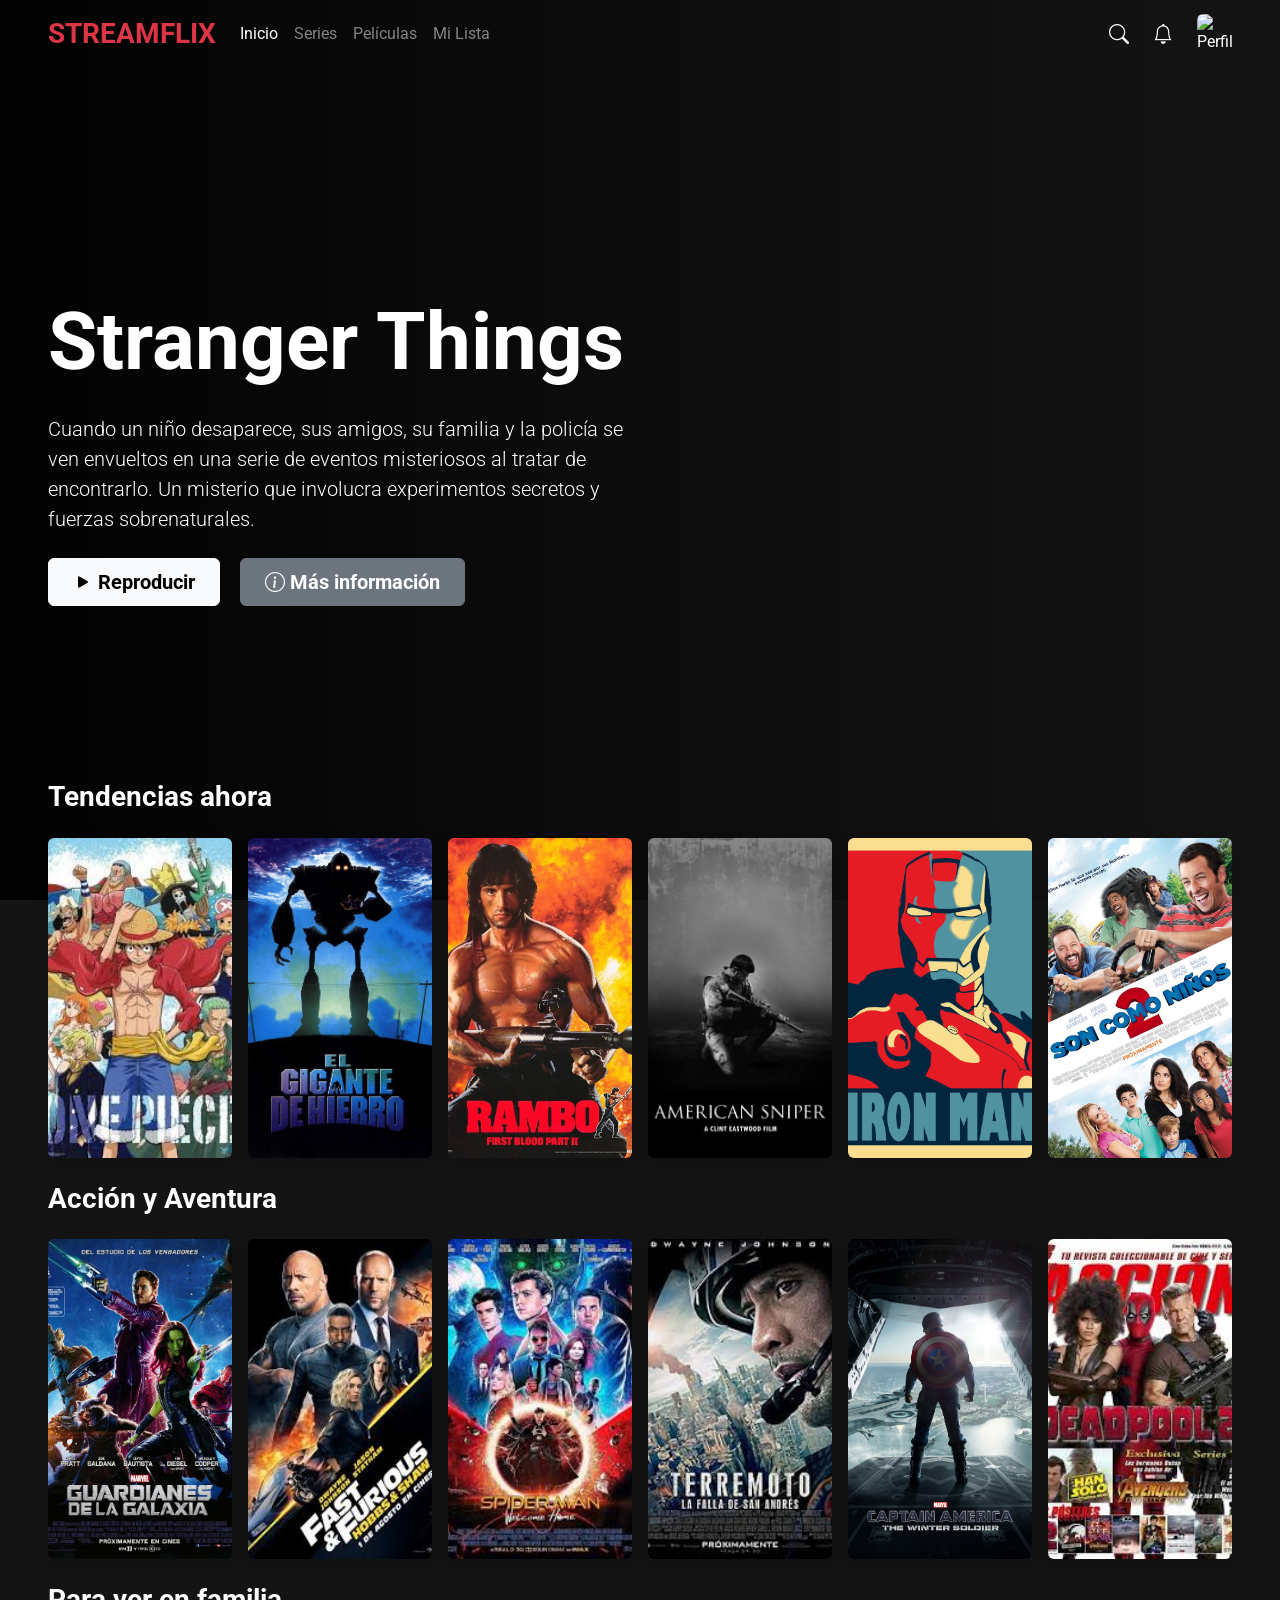
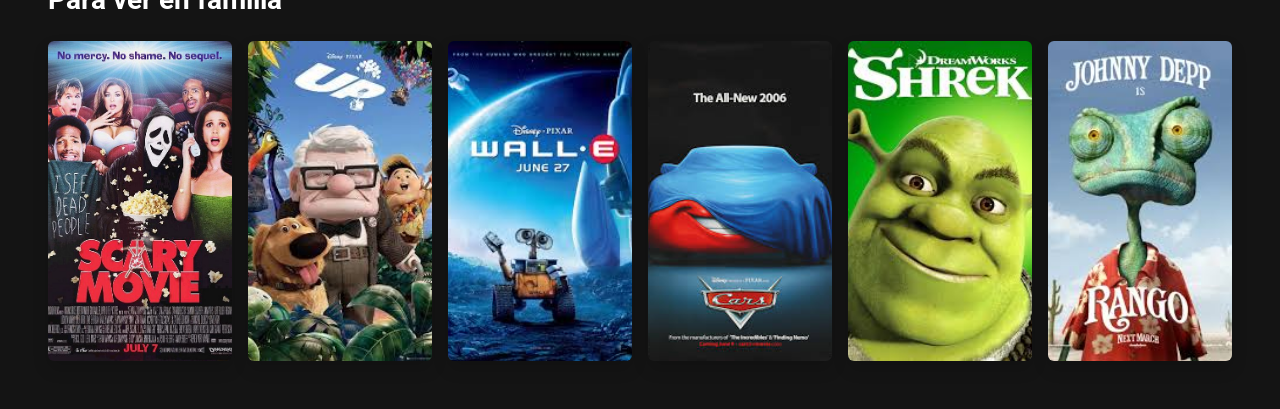
==== 02_SteamFix_bootstrap/index.html @ 52f77a51 "Trabajo_StreanFlix" ====
<!DOCTYPE html>
<html lang="es">

<head>
    <meta charset="UTF-8">
    <meta name="viewport" content="width=device-width, initial-scale=1.0">
    <title>StreamFlix - Tu plataforma de streaming</title>

    <link href="https://cdn.jsdelivr.net/npm/bootstrap@5.3.2/dist/css/bootstrap.min.css" rel="stylesheet">
    <link rel="stylesheet" href="https://cdn.jsdelivr.net/npm/bootstrap-icons@1.11.1/font/bootstrap-icons.css">
    <link href="https://fonts.googleapis.com/css2?family=Roboto:wght@400;700&display=swap" rel="stylesheet">
    <link rel="stylesheet" href="static/css/style.css">
</head>

<body>

    <nav class="navbar navbar-expand-md fixed-top barra-oscura">

        <div class="container-fluid px-5">
            <a class="navbar-brand text-danger fw-bold fs-3" href="#">STREAMFLIX</a>
            <button class="navbar-toggler bg-light " type="button" data-bs-toggle="collapse"
                data-bs-target="#menuPrincipal">
                <span class="navbar-toggler-icon"></span>
            </button>
            <div class="collapse navbar-collapse" id="menuPrincipal">
                <ul class="navbar-nav me-auto mb-2 mb-lg-0">
                    <li class="nav-item"><a class="nav-link text-white" href="#">Inicio</a></li>
                    <li class="nav-item"><a class="nav-link text-white-50" href="#">Series</a></li>
                    <li class="nav-item"><a class="nav-link text-white-50" href="#">Películas</a></li>
                    <li class="nav-item"><a class="nav-link text-white-50" href="#">Mi Lista</a></li>
                </ul>
                <div class="d-flex align-items-center text-white gap-4">
                    <i class="bi bi-search fs-5" style="cursor: pointer;"></i>
                    <i class="bi bi-bell fs-5" style="cursor: pointer;"></i>
                    <img src="https://upload.wikimedia.org/wikipedia/commons/0/0b/Netflix-avatar.png" alt="Perfil"
                        width="35" class="rounded" style="cursor: pointer;">
                </div>
            </div>
        </div>
    </nav>

    <header class="hero-portada vh-100 d-flex align-items-center text-white">
        <div class="container-fluid px-5">
            <h1 class="display-1 fw-bold mb-4">Stranger Things</h1>
            <p class="lead w-50 d-none d-md-block mb-4">
                Cuando un niño desaparece, sus amigos, su familia y la policía se ven envueltos en una serie de eventos
                misteriosos al tratar de encontrarlo. Un misterio que involucra experimentos secretos y fuerzas
                sobrenaturales.
            </p>
            <div class="botones-hero">
                <button class="btn btn-light px-4 py-2 me-3 fs-5 fw-bold">
                    <i class="bi bi-play-fill"></i> Reproducir
                </button>
                <button class="btn btn-secondary px-4 py-2 fs-5 fw-bold bg-opacity-50">
                    <i class="bi bi-info-circle"></i> Más información
                </button>
            </div>
        </div>

    </header>

    <main class="container-fluid px-5 seccion-catalogo mb-5">
        <h3 class="text-white mb-4 fw-bold">Tendencias ahora</h3>
        <div class="row g-3">
            <div class="col-6 col-md-4 col-lg-2">
                <div class="card bg-transparent border-0 tarjeta-pelicula">
                    <img src="static/images/onepiece_poster.jfif" class="card-img rounded-2 shadow" alt="Póster">
                </div>
            </div>
            <div class="col-6 col-md-4 col-lg-2">
                <div class="card bg-transparent border-0 tarjeta-pelicula">
                    <img src="static/images/poster_gigante_hierro.jpg" class="card-img rounded-2 shadow" alt="Póster">
                </div>
            </div>
            <div class="col-6 col-md-4 col-lg-2">
                <div class="card bg-transparent border-0 tarjeta-pelicula">
                    <img src="static/images/rambo_poster.jpg" class="card-img rounded-2 shadow" alt="Póster">
                </div>
            </div>
            <div class="col-6 col-md-4 col-lg-2">
                <div class="card bg-transparent border-0 tarjeta-pelicula">
                    <img src="static/images/francotirador_poster.jpg" class="card-img rounded-2 shadow" alt="Póster">
                </div>
            </div>
            <div class="col-6 col-md-4 col-lg-2">
                <div class="card bg-transparent border-0 tarjeta-pelicula">
                    <img src="static/images/ironman_poster.webp" class="card-img rounded-2 shadow" alt="Póster">
                </div>
            </div>
            <div class="col-6 col-md-4 col-lg-2">
                <div class="card bg-transparent border-0 tarjeta-pelicula">
                    <img src="static/images/sonComoNiños2_poster.jpg" class="card-img rounded-2 shadow" alt="Póster">
                </div>
            </div>
        </div>
    </main>
    <main class="container-fluid px-5 seccion-catalogo mb-5 pt-5">
        <h3 class="text-white mb-4 fw-bold pt-5">Acción y Aventura</h3>
        <div class="row g-3">
            <div class="col-6 col-md-4 col-lg-2">
                <div class="card bg-transparent border-0 tarjeta-pelicula">
                    <img src="static/images/guardianesDeLaGalaxy_poster.jpg" class="card-img rounded-2 shadow"
                        alt="Póster">
                </div>
            </div>
            <div class="col-6 col-md-4 col-lg-2">
                <div class="card bg-transparent border-0 tarjeta-pelicula">
                    <img src="static/images/fast&furious_poster.jfif" class="card-img rounded-2 shadow" alt="Póster">
                </div>
            </div>
            <div class="col-6 col-md-4 col-lg-2">
                <div class="card bg-transparent border-0 tarjeta-pelicula">
                    <img src="static/images/spiderman_poster.jfif" class="card-img rounded-2 shadow" alt="Póster">
                </div>
            </div>
            <div class="col-6 col-md-4 col-lg-2">
                <div class="card bg-transparent border-0 tarjeta-pelicula">
                    <img src="static/images/terremoto_poster.jfif" class="card-img rounded-2 shadow" alt="Póster">
                </div>
            </div>
            <div class="col-6 col-md-4 col-lg-2">
                <div class="card bg-transparent border-0 tarjeta-pelicula">
                    <img src="static/images/captain_america_poster.jpg" class="card-img rounded-2 shadow" alt="Póster">
                </div>
            </div>
            <div class="col-6 col-md-4 col-lg-2">
                <div class="card bg-transparent border-0 tarjeta-pelicula">
                    <img src="static/images/deadpool_poster.jfif" class="card-img rounded-2 shadow" alt="Póster">
                </div>
            </div>
        </div>
    </main>
    <main class="container-fluid px-5 seccion-catalogo mb-5 pt-5">
        <h3 class="text-white mb-4 fw-bold pt-5">Para ver en familia</h3>
        <div class="row g-3">
            <div class="col-6 col-md-4 col-lg-2">
                <div class="card bg-transparent border-0 tarjeta-pelicula">
                    <img src="static/images/scarymovie_poster.jpg" class="card-img rounded-2 shadow"
                        alt="Póster">
                </div>
            </div>
            <div class="col-6 col-md-4 col-lg-2">
                <div class="card bg-transparent border-0 tarjeta-pelicula">
                    <img src="static/images/up_poster.jfif" class="card-img rounded-2 shadow" alt="Póster">
                </div>
            </div>
            <div class="col-6 col-md-4 col-lg-2">
                <div class="card bg-transparent border-0 tarjeta-pelicula">
                    <img src="static/images/wall°E_poster.jfif" class="card-img rounded-2 shadow" alt="Póster">
                </div>
            </div>
            <div class="col-6 col-md-4 col-lg-2">
                <div class="card bg-transparent border-0 tarjeta-pelicula">
                    <img src="static/images/cars_poster.jfif" class="card-img rounded-2 shadow" alt="Póster">
                </div>
            </div>
            <div class="col-6 col-md-4 col-lg-2">
                <div class="card bg-transparent border-0 tarjeta-pelicula">
                    <img src="static/images/shrek_poster.jfif" class="card-img rounded-2 shadow" alt="Póster">
                </div>
            </div>
            <div class="col-6 col-md-4 col-lg-2">
                <div class="card bg-transparent border-0 tarjeta-pelicula">
                    <img src="static/images/rango_poster.jfif" class="card-img rounded-2 shadow" alt="Póster">
                </div>
            </div>
        </div>
    </main>

    <script src="https://cdn.jsdelivr.net/npm/bootstrap@5.3.2/dist/js/bootstrap.bundle.min.js"></script>

    <script>
        const navbar = document.querySelector('.barra-oscura');

        window.addEventListener('scroll', () => {
            if (window.scrollY > 50) {
                navbar.classList.add('navbar-scrolled');
            } else {
                navbar.classList.remove('navbar-scrolled');
            }
        });
    </script>
</body>

</html>
---- 02_SteamFix_bootstrap/static/css/style.css ----
/*1. Fondo negro general y fuente Roboto */
body {
    background-color: #141414;
    font-family: 'Roboto', sans-serif;
    overflow-x: hidden;
    /* Evita que la página se rompa hacia los lados */
}

/* 2. Barra de navegación inicialmente transparente */
.barra-oscura {
    background-color: transparent;
    transition: background-color 0.4s ease;
    /* Cambio suave */
}

/* 3. Clase que nuestro JavaScript añade al bajar (fondo negro) */
.navbar-scrolled {
    background-color: #141414;
    box-shadow: 0 4px 6px rgba(0, 0, 0, 0.5);
    /* Sombrilla sutil */
}

/* 4. La imagen de fondo de Stranger Things con un difuminado negro */
.hero-portada {
    background: linear-gradient(to right, rgba(0, 0, 0, 0.9) 0%, rgba(0, 0, 0, 0.4) 50%, transparent 100%),
        url('https://images.alphacoders.com/133/1338193.png');
    background-size: cover;
    background-position: center;
}

/* 5. Subimos las películas para que monten encima del banner */
.seccion-catalogo {
    margin-top: -120px;
    position: relative;
    z-index: 10;
}

/* 6. Animación al pasar el mouse por las películas */
.tarjeta-pelicula {
    transition: transform 0.3s ease-in-out;
    cursor: pointer;
}

.tarjeta-pelicula:hover {
    transform: scale(1.1);
    /* Crece 10% */
    z-index: 20;
    /* Se viene al frente */
}

/* 7. Estandarizamos todas las portadas al mismo tamaño */
.card-img {
    height: 320px;
    object-fit: cover;
    /* Evita que las caras se aplasten */
}

/* 8. Responsive: En celulares, los pósters son más pequeños */
@media (max-width: 768px) {
    .card-img {
        height: 250px;
    }

    .seccion-catalogo {
        margin-top: -50px;
        /* Sube menos en celular */
    }
}
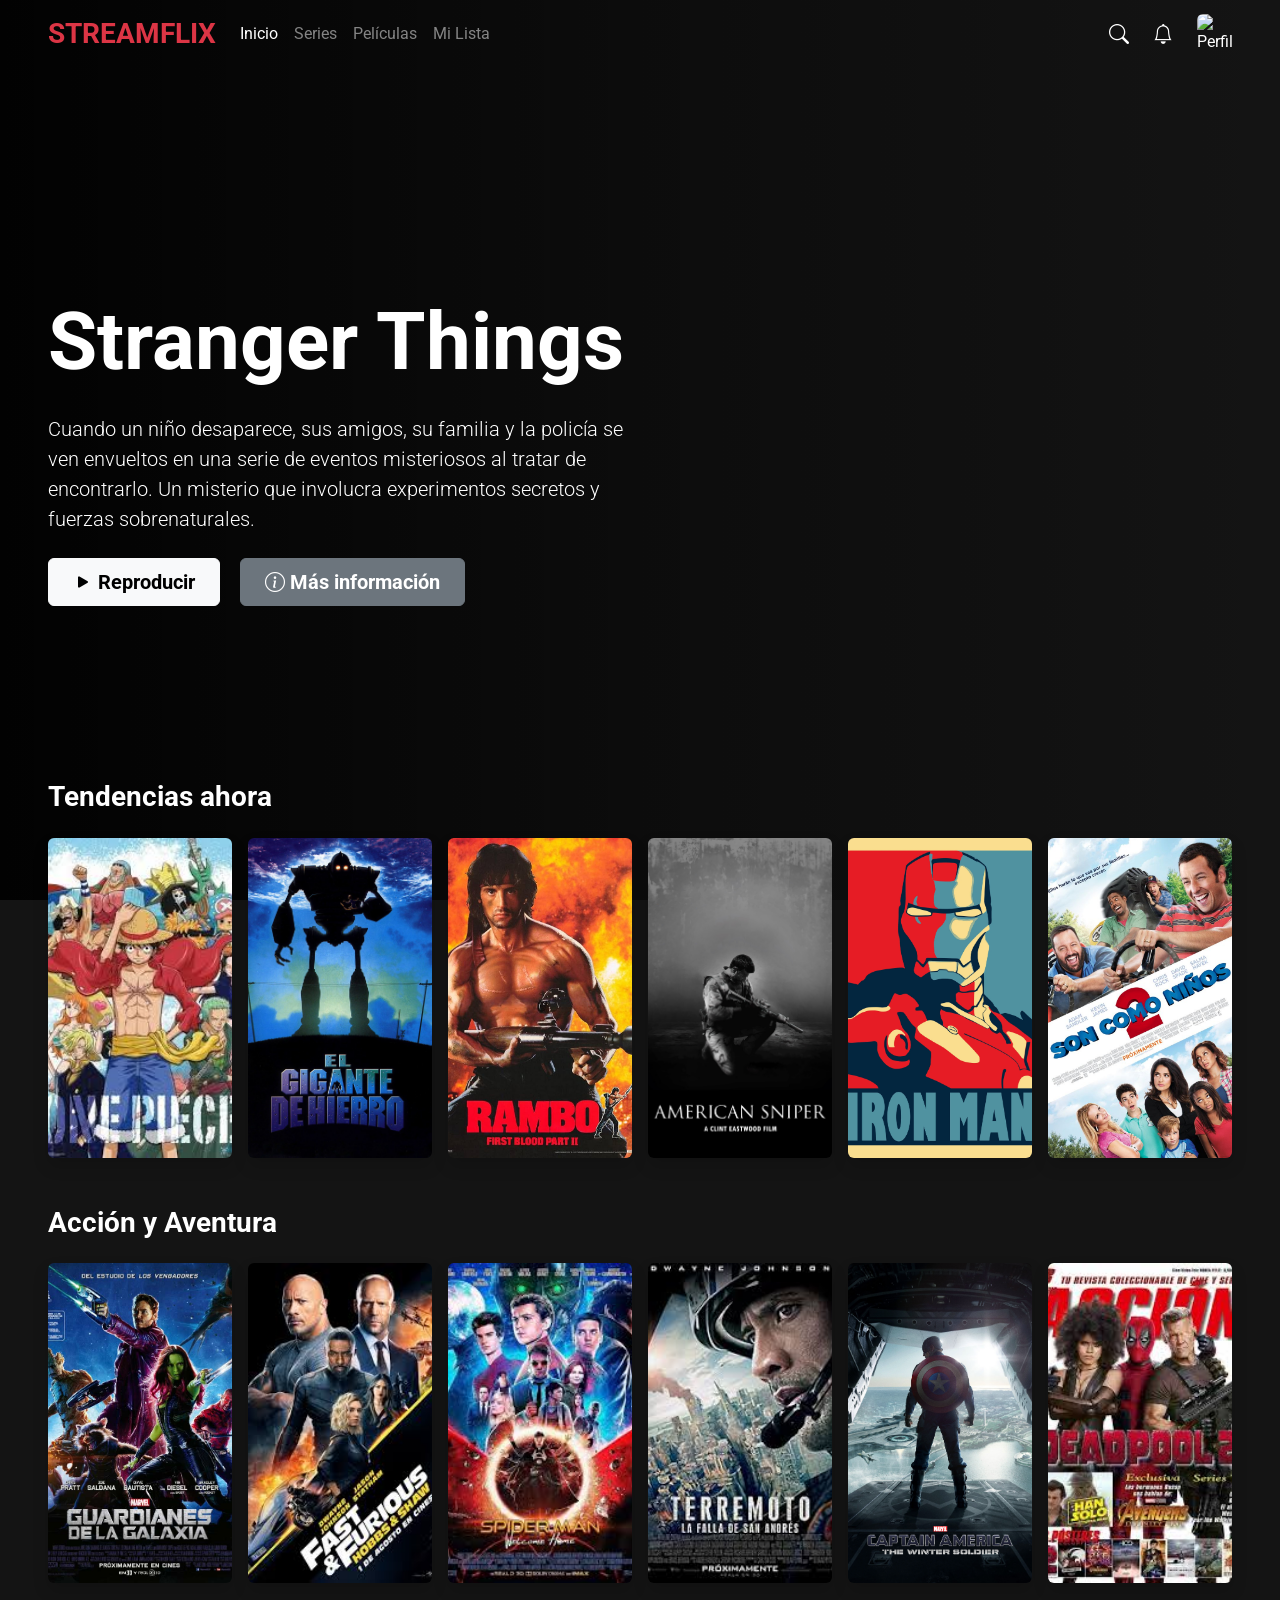
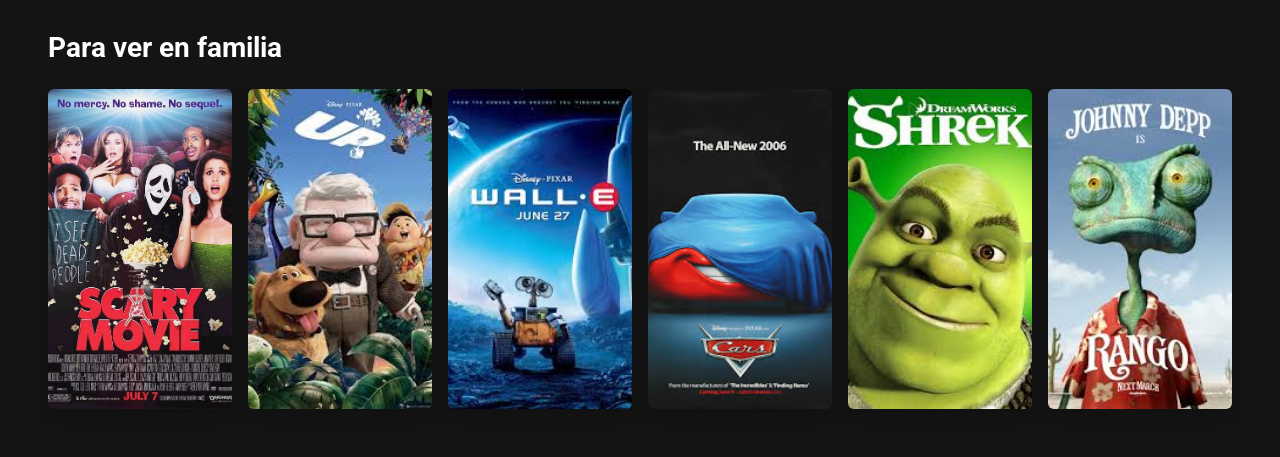
==== commit 0fa71af4: "pequeños cambios" ====
--- a/02_SteamFix_bootstrap/index.html
+++ b/02_SteamFix_bootstrap/index.html
@@ -93,8 +93,6 @@
                 </div>
             </div>
         </div>
-    </main>
-    <main class="container-fluid px-5 seccion-catalogo mb-5 pt-5">
         <h3 class="text-white mb-4 fw-bold pt-5">Acción y Aventura</h3>
         <div class="row g-3">
             <div class="col-6 col-md-4 col-lg-2">
@@ -129,14 +127,11 @@
                 </div>
             </div>
         </div>
-    </main>
-    <main class="container-fluid px-5 seccion-catalogo mb-5 pt-5">
         <h3 class="text-white mb-4 fw-bold pt-5">Para ver en familia</h3>
         <div class="row g-3">
             <div class="col-6 col-md-4 col-lg-2">
                 <div class="card bg-transparent border-0 tarjeta-pelicula">
-                    <img src="static/images/scarymovie_poster.jpg" class="card-img rounded-2 shadow"
-                        alt="Póster">
+                    <img src="static/images/scarymovie_poster.jpg" class="card-img rounded-2 shadow" alt="Póster">
                 </div>
             </div>
             <div class="col-6 col-md-4 col-lg-2">
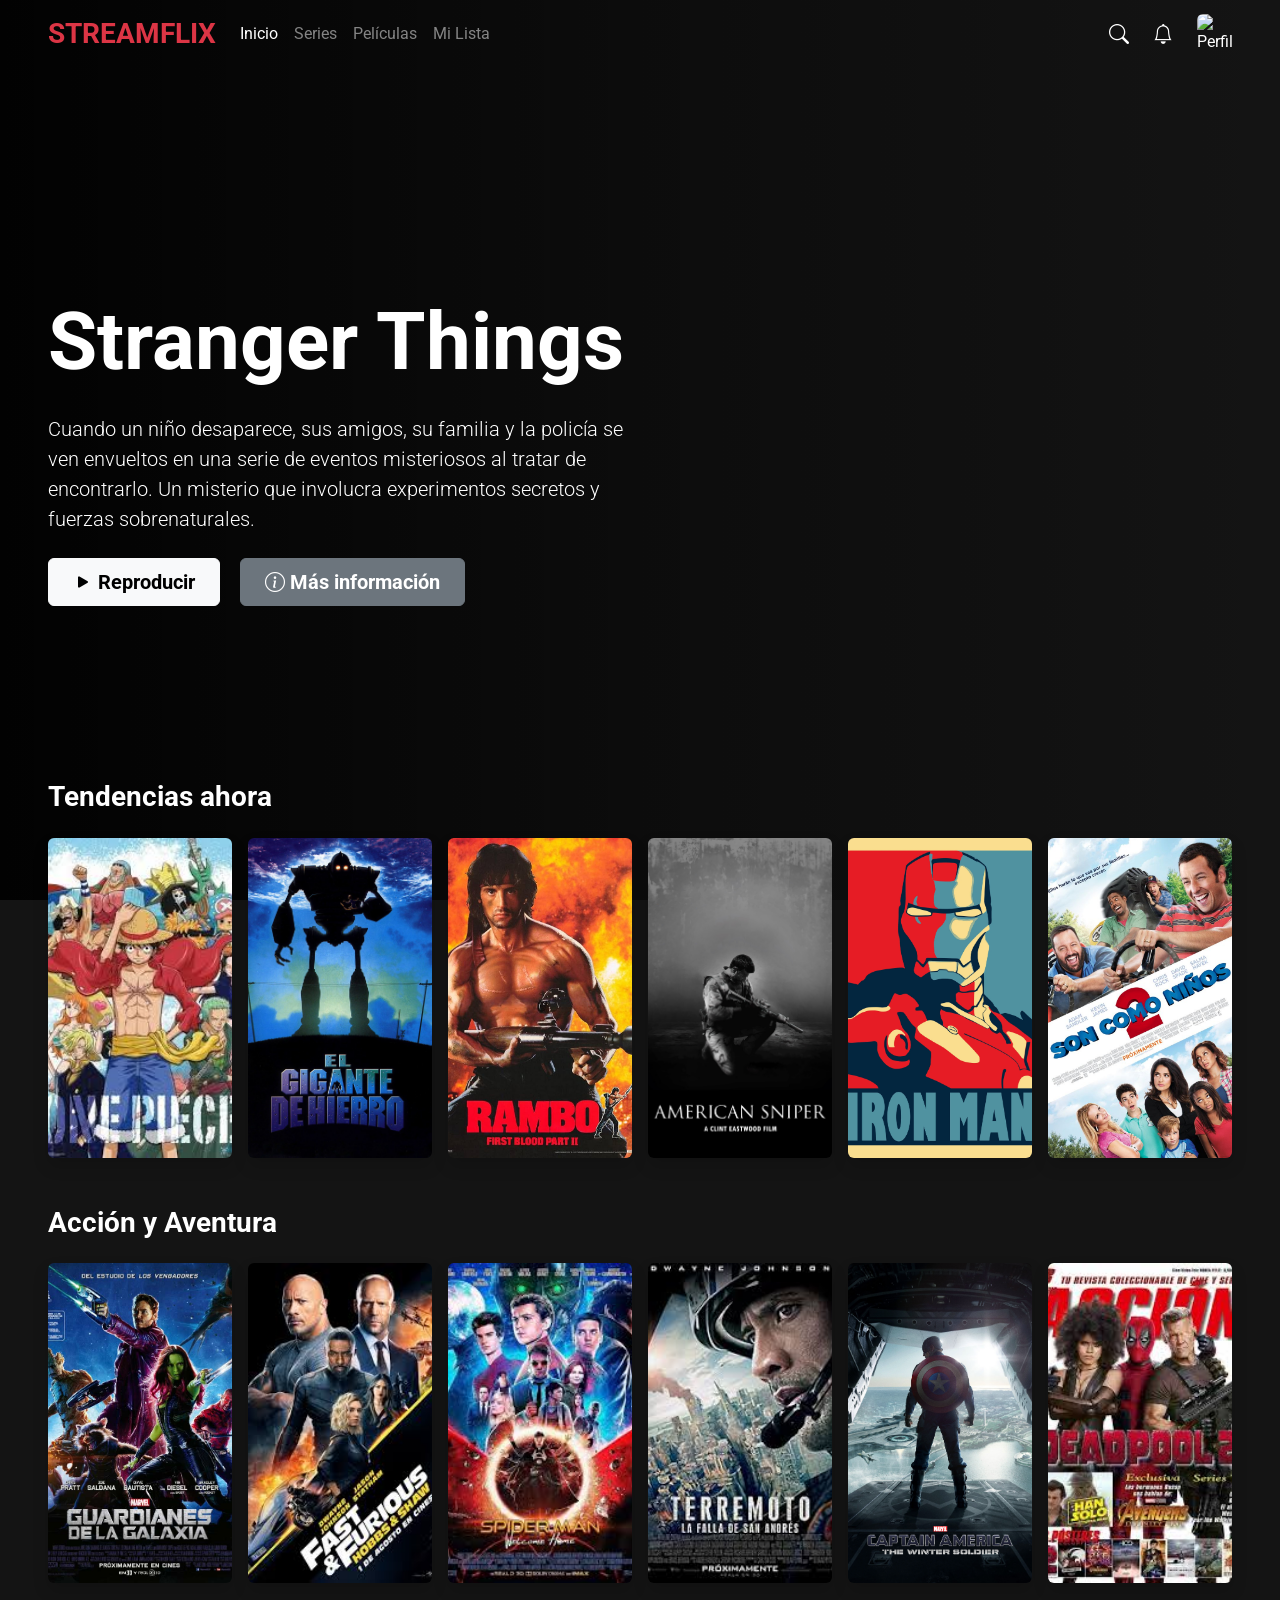
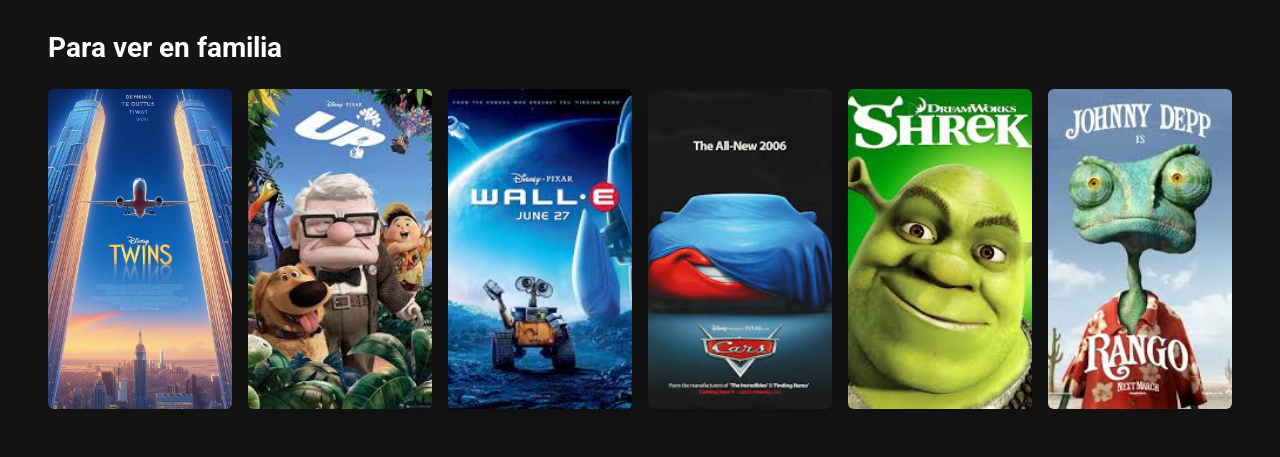
==== commit 4436ac76: "arreglos" ====
--- a/02_SteamFix_bootstrap/index.html
+++ b/02_SteamFix_bootstrap/index.html
@@ -131,7 +131,7 @@
         <div class="row g-3">
             <div class="col-6 col-md-4 col-lg-2">
                 <div class="card bg-transparent border-0 tarjeta-pelicula">
-                    <img src="static/images/scarymovie_poster.jpg" class="card-img rounded-2 shadow" alt="Póster">
+                    <img src="static/images/twins poster.jpg" class="card-img rounded-2 shadow" alt="Póster">
                 </div>
             </div>
             <div class="col-6 col-md-4 col-lg-2">
